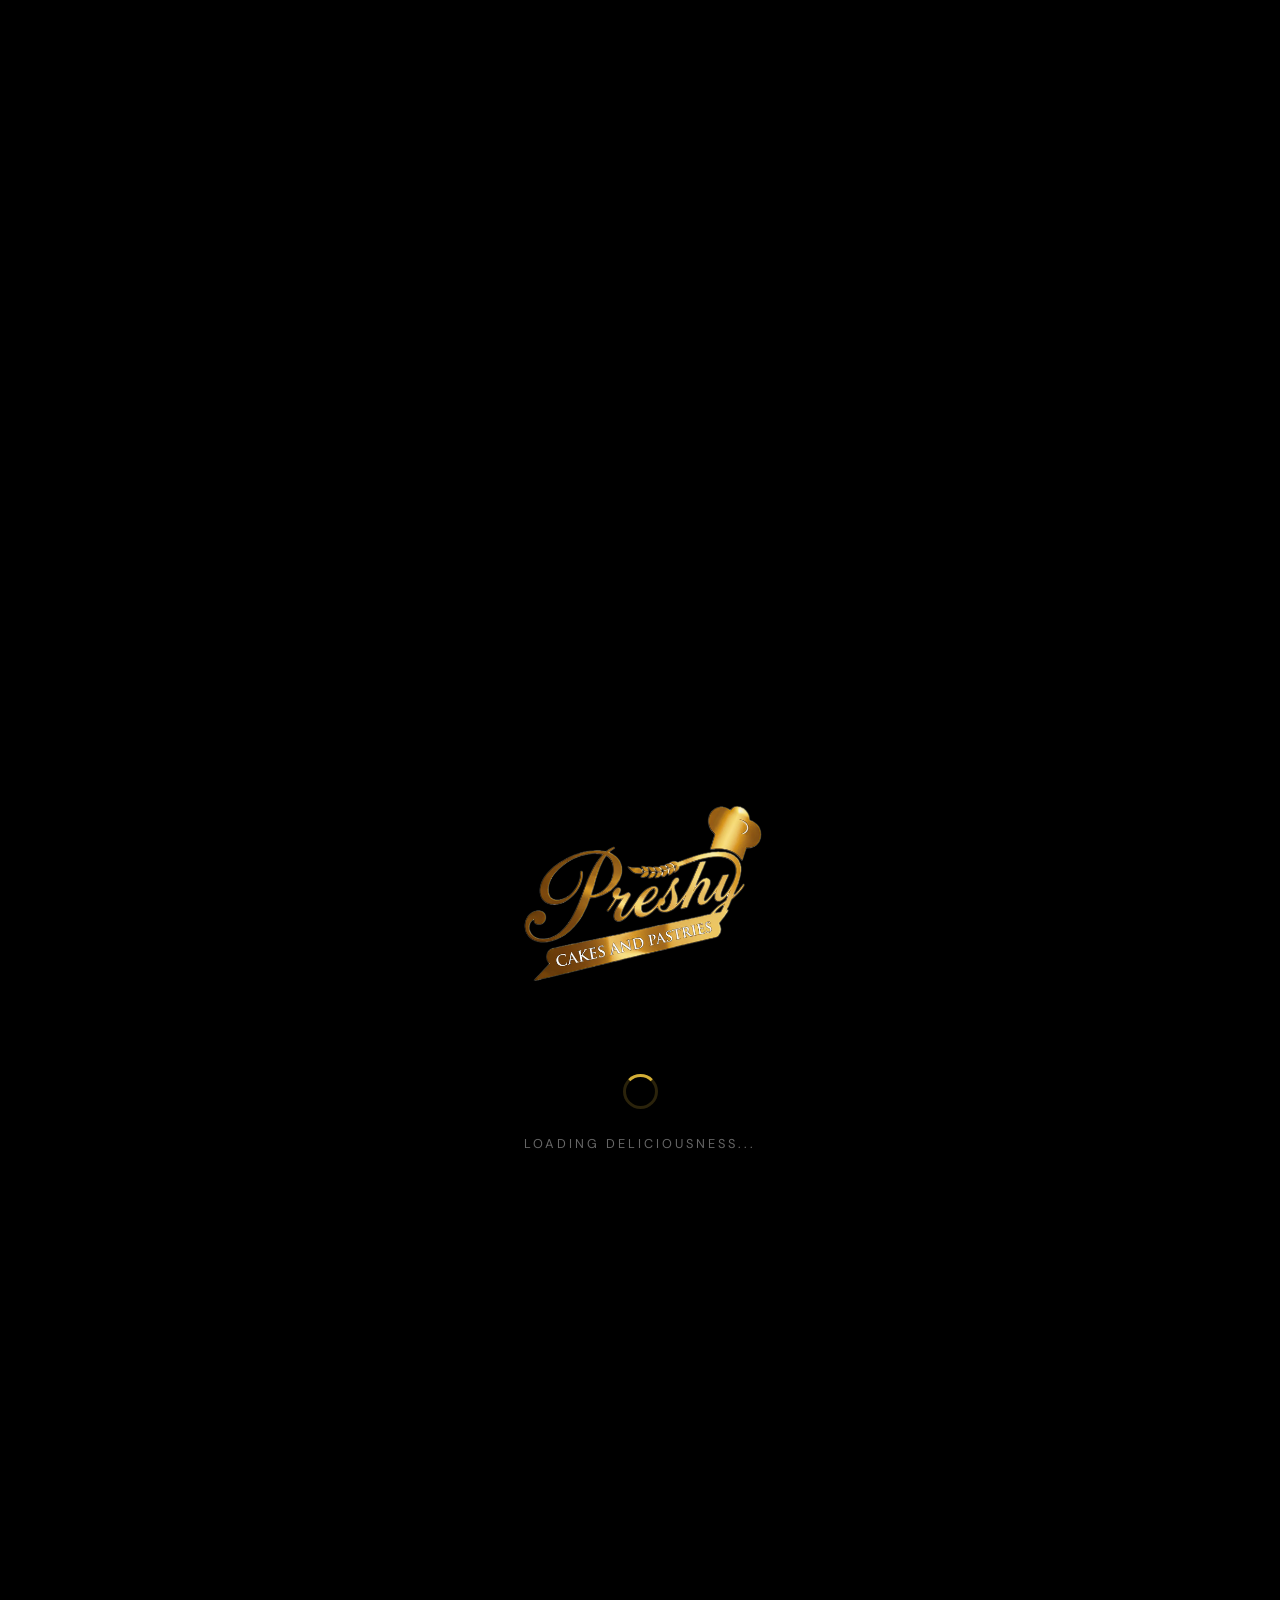
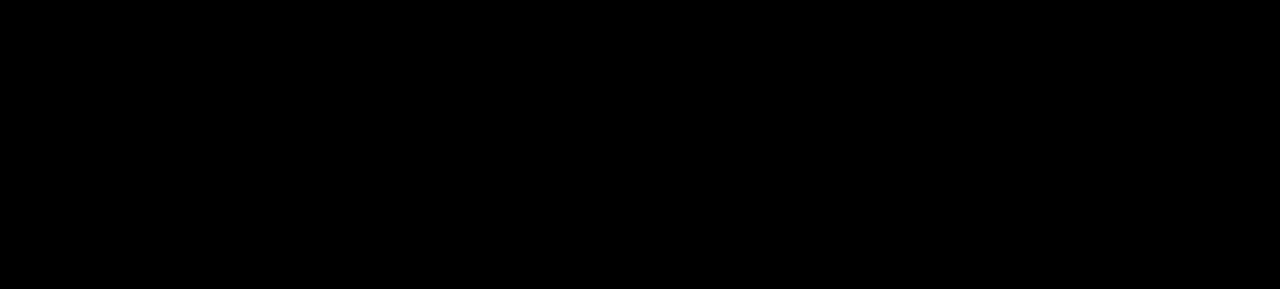
==== pages/about.html @ e30cb4df "Preshy Cakes & Pastries - Full website with animations, Netlify optimization" ====
<!DOCTYPE html>
<html lang="en">
<head>
    <meta charset="UTF-8">
    <meta name="viewport" content="width=device-width, initial-scale=1.0">
    <title>About | Preshy Cakes & Pastries</title>
    <link rel="icon" type="image/png" href="../transparent logo.png">
    <link rel="stylesheet" href="../css/style.css">
    <link href="https://fonts.googleapis.com/css2?family=Playfair+Display:ital,wght@0,400;0,500;0,600;0,700;1,400;1,500&family=DM+Sans:wght@300;400;500;600;700&display=swap" rel="stylesheet">
    <link rel="stylesheet" href="https://cdnjs.cloudflare.com/ajax/libs/font-awesome/6.5.0/css/all.min.css">
    <link rel="stylesheet" href="https://unpkg.com/aos@2.3.1/dist/aos.css">
</head>
<body>
    <!-- Preloader -->
    <div class="preloader">
        <div class="preloader-content">
            <img src="../transparent logo.png" alt="Preshy Cakes" class="preloader-logo">
            <div class="preloader-spinner"></div>
            <p class="preloader-text">Loading deliciousness...</p>
        </div>
    </div>

    <header class="header">
        <div class="container">
            <a href="../index.html" class="logo"><img src="../transparent logo.png" alt="Preshy Cakes" class="logo-img"></a>
            <nav class="nav"><ul><li><a href="../index.html">Home</a></li><li><a href="about.html" class="active">About</a></li><li><a href="services.html">Services</a></li><li><a href="menu.html">Menu</a></li><li><a href="portfolio.html">Portfolio</a></li><li><a href="contact.html">Contact</a></li></ul></nav>
            <a href="contact.html" class="header-btn">Book Now</a>
            <div class="hamburger"><span></span><span></span><span></span></div>
        </div>
    </header>
    <div class="mobile-nav"><div class="mobile-nav-close"><i class="fas fa-times"></i></div><ul><li><a href="../index.html">Home</a></li><li><a href="about.html">About</a></li><li><a href="services.html">Services</a></li><li><a href="menu.html">Menu</a></li><li><a href="portfolio.html">Portfolio</a></li><li><a href="contact.html">Contact</a></li></ul></div>

    <section class="page-header">
        <h1>About <em>Us</em></h1>
        <p>Our story, our passion, our craft</p>
        <div class="breadcrumb"><a href="../index.html">Home</a> / About</div>
    </section>

    <section class="about-home">
        <div class="container">
            <div class="about-home-grid">
                <div class="about-home-images" data-aos="fade-right">
                    <div class="about-img-1"><img src="../about me.jpg" alt="Baker"></div>
                    <div class="about-exp"><span>5+</span><small>Years</small></div>
                </div>
                <div class="about-home-content" data-aos="fade-left">
                    <span class="section-sub">Our Story</span>
                    <h2 class="section-title">Born From a Love of <em>Baking</em></h2>
                    <p>Preshy Cakes & Pastries started from a simple passion � the joy of creating something beautiful and delicious from scratch. What began in a small kitchen has grown into a trusted name in luxury baking and event catering.</p>
                    <p>We believe every celebration deserves an extraordinary centrepiece. Whether it's an elegant 5-tier wedding cake or a perfectly arranged small chops platter, we pour our heart into every detail.</p>
                    <p>Our commitment to quality means we use only premium ingredients � real butter, fresh cream, the finest chocolate, and seasonal fruits � ensuring every bite is exceptional.</p>
                    <div class="about-checklist">
                        <div><i class="fas fa-check-circle"></i> Premium ingredients only</div>
                        <div><i class="fas fa-check-circle"></i> Custom designs for every event</div>
                        <div><i class="fas fa-check-circle"></i> On-time delivery guaranteed</div>
                        <div><i class="fas fa-check-circle"></i> Tasting sessions available</div>
                    </div>
                </div>
            </div>
        </div>
    </section>

    <section class="stats">
        <div class="container">
            <div class="stats-grid">
                <div class="stat" data-aos="fade-up"><span class="stat-number" data-target="500">0</span><span class="stat-suffix">+</span><p>Cakes Delivered</p></div>
                <div class="stat" data-aos="fade-up" data-aos-delay="100"><span class="stat-number" data-target="200">0</span><span class="stat-suffix">+</span><p>Happy Clients</p></div>
                <div class="stat" data-aos="fade-up" data-aos-delay="200"><span class="stat-number" data-target="5">0</span><span class="stat-suffix">+</span><p>Years Experience</p></div>
                <div class="stat" data-aos="fade-up" data-aos-delay="300"><span class="stat-number" data-target="50">0</span><span class="stat-suffix">+</span><p>Events Catered</p></div>
            </div>
        </div>
    </section>

    <footer class="footer">
        <div class="container"><div class="footer-grid"><div class="footer-col"><a href="../index.html" class="footer-logo"><img src="../transparent logo.png" alt="Preshy Cakes" class="footer-logo-img"></a><p>Luxury bespoke cakes & pastries crafted with passion.</p><div class="footer-socials"><a href="#"><i class="fab fa-instagram"></i></a><a href="#"><i class="fab fa-facebook-f"></i></a><a href="https://wa.me/23409052610553"><i class="fab fa-whatsapp"></i></a><a href="#"><i class="fab fa-tiktok"></i></a></div></div><div class="footer-col"><h4>Quick Links</h4><a href="../index.html">Home</a><a href="about.html">About</a><a href="services.html">Services</a><a href="portfolio.html">Portfolio</a><a href="contact.html">Contact</a></div><div class="footer-col"><h4>Services</h4><a href="services.html">Wedding Cakes</a><a href="services.html">Birthday Cakes</a><a href="services.html">Pastries</a><a href="services.html">Catering</a></div><div class="footer-col"><h4>Contact</h4><div class="footer-contact-item"><i class="fas fa-phone"></i><span>+234 905 261 0553</span></div><div class="footer-contact-item"><i class="fas fa-envelope"></i><span>Preciousivie753@gmail.com</span></div><div class="footer-contact-item"><i class="fas fa-map-marker-alt"></i><span>New Lagos Road, Benin City, Nigeria</span></div></div></div></div>
        <div class="footer-bottom"><div class="container"><p>&copy; 2024 Cletus Blaze. All Rights Reserved.</p></div></div>
    </footer>
    <a href="https://wa.me/23409052610553" class="wa-float" target="_blank"><i class="fab fa-whatsapp"></i></a>
    <div class="back-top"><i class="fas fa-chevron-up"></i></div>
    <script src="https://unpkg.com/aos@2.3.1/dist/aos.js"></script>
    <script src="../js/main.js"></script>
</body>
</html>
---- css/style.css ----
﻿/* ===== RESET & BASE ===== */
*{margin:0;padding:0;box-sizing:border-box}
:root{
    --primary:#c8a656;
    --primary-dark:#a8883e;
    --dark:#1b1b1b;
    --dark-2:#252525;
    --dark-3:#333;
    --white:#fff;
    --light:#f9f7f2;
    --light-2:#f1ede5;
    --text:#666;
    --text-light:#999;
    --heading:#1b1b1b;
    --font-heading:'Playfair Display',serif;
    --font-body:'DM Sans',sans-serif;
    --radius:8px;
    --shadow:0 10px 40px rgba(0,0,0,0.08);
    --transition:all 0.4s cubic-bezier(0.4,0,0.2,1);
}
html{scroll-behavior:smooth}
body{font-family:var(--font-body);color:var(--text);background:var(--white);line-height:1.7;overflow-x:hidden}

/* ===== PRELOADER ===== */
.preloader{position:fixed;inset:0;z-index:99999;background:#000;display:flex;align-items:center;justify-content:center;transition:opacity 0.6s ease,visibility 0.6s ease}
.preloader.hidden{opacity:0;visibility:hidden;pointer-events:none}
.preloader-content{display:flex;flex-direction:column;align-items:center;gap:1.5rem}
.preloader-logo{width:min(420px,85vw);height:auto}
.preloader-spinner{width:35px;height:35px;border:3px solid rgba(212,175,55,0.2);border-top-color:#d4af37;border-radius:50%;animation:spin 0.8s linear infinite}
.preloader-text{color:rgba(255,255,255,0.4);font-size:0.8rem;letter-spacing:3px;text-transform:uppercase}
@keyframes spin{to{transform:rotate(360deg)}}
a{text-decoration:none;color:inherit;transition:var(--transition)}
img{max-width:100%;display:block}
.container{max-width:1240px;margin:0 auto;padding:0 2rem}
.text-center{text-align:center;margin-top:3rem}
em{color:var(--primary);font-style:italic}

/* ===== TOP BAR ===== */
.top-bar{background:var(--dark);padding:0.6rem 0;font-size:0.78rem;color:var(--text-light)}
.top-bar .container{display:flex;justify-content:space-between;align-items:center}
.top-left{display:flex;gap:2rem}
.top-left span{display:flex;align-items:center;gap:0.4rem}
.top-left i{color:var(--primary);font-size:0.7rem}
.top-right{display:flex;gap:1rem}
.top-right a{color:var(--text-light);transition:var(--transition)}
.top-right a:hover{color:var(--primary)}

/* ===== HEADER ===== */
.header{position:sticky;top:0;z-index:1000;background:var(--white);box-shadow:0 2px 20px rgba(0,0,0,0.05);transition:var(--transition)}
.header .container{display:flex;align-items:center;justify-content:space-between;padding-top:1rem;padding-bottom:1rem}
.logo{font-family:var(--font-heading);font-size:1.7rem;font-weight:700;color:var(--heading);display:flex;align-items:center}
.logo .logo-img{height:50px;width:auto}
.logo span{color:var(--primary);font-weight:400;font-style:italic}
.nav ul{display:flex;gap:2rem;list-style:none}
.nav a{font-size:0.85rem;font-weight:500;color:var(--heading);text-transform:uppercase;letter-spacing:0.5px;position:relative}
.nav a::after{content:'';position:absolute;bottom:-4px;left:0;width:0;height:2px;background:var(--primary);transition:var(--transition)}
.nav a:hover::after,.nav a.active::after{width:100%}
.nav a:hover,.nav a.active{color:var(--primary)}
.header-btn{padding:0.7rem 1.8rem;background:var(--primary);color:var(--white);font-size:0.8rem;font-weight:600;text-transform:uppercase;letter-spacing:1px;border-radius:var(--radius);transition:var(--transition)}
.header-btn:hover{background:var(--dark);transform:translateY(-2px)}
.hamburger{display:none;flex-direction:column;gap:5px;cursor:pointer}
.hamburger span{width:25px;height:2px;background:var(--dark);transition:var(--transition)}

/* Mobile Nav */
.mobile-nav{position:fixed;top:0;right:-100%;width:100%;height:100vh;background:var(--dark);z-index:9999;display:flex;align-items:center;justify-content:center;transition:right 0.5s cubic-bezier(0.77,0,0.175,1)}
.mobile-nav.open{right:0}
.mobile-nav ul{list-style:none;text-align:center}
.mobile-nav li{margin:1.5rem 0}
.mobile-nav a{font-family:var(--font-heading);font-size:1.8rem;color:var(--white);transition:var(--transition)}
.mobile-nav a:hover{color:var(--primary)}
.mobile-nav-close{position:absolute;top:1.5rem;right:1.5rem;width:40px;height:40px;display:flex;align-items:center;justify-content:center;color:var(--white);font-size:1.5rem;cursor:pointer;border:1px solid rgba(255,255,255,0.2);border-radius:50%;transition:var(--transition)}
.mobile-nav-close:hover{background:var(--primary);border-color:var(--primary)}

/* ===== HERO SLIDER ===== */
.hero{position:relative;height:100vh;min-height:600px;overflow:hidden}
.hero-slide{position:absolute;inset:0;background-size:cover;background-position:center;opacity:0;transition:opacity 1s ease;display:flex;align-items:center;justify-content:center;text-align:center}
.hero-slide.active{opacity:1}
.hero-video{position:absolute;inset:0;width:100%;height:100%;object-fit:cover}
.hero-overlay{position:absolute;inset:0;background:rgba(0,0,0,0.55);z-index:1}
.hero-slide-content{position:relative;z-index:2;max-width:750px;padding:0 2rem}
.hero-sub{display:inline-block;font-size:0.8rem;letter-spacing:3px;text-transform:uppercase;color:var(--primary);margin-bottom:1rem;font-weight:500}
.hero-slide-content h1{font-family:var(--font-heading);font-size:clamp(2.5rem,6vw,4.5rem);color:var(--white);line-height:1.2;margin-bottom:1.2rem;font-weight:600}
.hero-slide-content h1 em{color:var(--primary)}
.hero-slide-content p{color:rgba(255,255,255,0.8);font-size:1.05rem;margin-bottom:2rem;font-weight:300}
.hero-actions{display:flex;gap:1rem;justify-content:center;flex-wrap:wrap}
.hero-controls{position:absolute;top:50%;width:100%;display:flex;justify-content:space-between;padding:0 2rem;transform:translateY(-50%);z-index:5}
.hero-controls button{width:50px;height:50px;border:1px solid rgba(255,255,255,0.3);background:transparent;color:var(--white);border-radius:50%;cursor:pointer;transition:var(--transition);font-size:0.9rem}
.hero-controls button:hover{background:var(--primary);border-color:var(--primary)}
.hero-dots{position:absolute;bottom:2rem;left:50%;transform:translateX(-50%);display:flex;gap:0.6rem;z-index:5}
.hero-dots .dot{width:12px;height:12px;border-radius:50%;border:2px solid rgba(255,255,255,0.5);cursor:pointer;transition:var(--transition)}
.hero-dots .dot.active{background:var(--primary);border-color:var(--primary)}

/* ===== BUTTONS ===== */
.btn{display:inline-block;padding:0.9rem 2.2rem;font-size:0.82rem;font-weight:600;text-transform:uppercase;letter-spacing:1px;border-radius:var(--radius);transition:var(--transition);font-family:var(--font-body)}
.btn-gold{background:var(--primary);color:var(--white)}
.btn-gold:hover{background:var(--dark);transform:translateY(-2px);box-shadow:var(--shadow)}
.btn-outline{border:2px solid var(--white);color:var(--white);background:transparent}
.btn-outline:hover{background:var(--white);color:var(--dark)}
.btn-whatsapp{background:#25d366;color:var(--white);display:inline-flex;align-items:center;gap:0.5rem}
.btn-whatsapp:hover{background:#128c7e}

/* ===== FEATURES STRIP ===== */
.features-strip{padding:4rem 0;background:var(--light);border-bottom:1px solid rgba(0,0,0,0.05)}
.features-strip .container{display:grid;grid-template-columns:repeat(4,1fr);gap:2rem}
.feature-item{text-align:center;padding:1.5rem}
.feature-icon{width:60px;height:60px;border-radius:50%;background:var(--primary);color:var(--white);display:flex;align-items:center;justify-content:center;margin:0 auto 1rem;font-size:1.2rem}
.feature-item h4{font-family:var(--font-heading);font-size:1.1rem;color:var(--heading);margin-bottom:0.3rem}
.feature-item p{font-size:0.85rem;color:var(--text-light)}

/* ===== SECTION COMMON ===== */
section{padding:6rem 0}
.section-sub{display:inline-block;font-size:0.75rem;letter-spacing:3px;text-transform:uppercase;color:var(--primary);font-weight:600;margin-bottom:0.5rem}
.section-sub.light{color:var(--primary)}
.section-title{font-family:var(--font-heading);font-size:clamp(1.8rem,4vw,2.8rem);color:var(--heading);margin-bottom:1rem;line-height:1.3}
.section-desc{color:var(--text);max-width:550px;margin:0 auto}
.section-header{text-align:center;margin-bottom:4rem}

/* ===== ABOUT HOME ===== */
.about-home{background:var(--white)}
.about-home-grid{display:grid;grid-template-columns:1fr 1fr;gap:5rem;align-items:center}
.about-home-images{position:relative}
.about-img-1 img{width:75%;border-radius:var(--radius);box-shadow:var(--shadow)}
.about-img-2{position:absolute;bottom:-2rem;right:0;width:55%;border:5px solid var(--white);border-radius:var(--radius);box-shadow:var(--shadow)}
.about-img-2 img{width:100%;border-radius:calc(var(--radius) - 3px)}
.about-exp{position:absolute;top:2rem;right:2rem;background:var(--primary);color:var(--white);width:90px;height:90px;border-radius:50%;display:flex;flex-direction:column;align-items:center;justify-content:center;box-shadow:0 8px 25px rgba(200,166,86,0.3)}
.about-exp span{font-family:var(--font-heading);font-size:1.8rem;font-weight:700;line-height:1}
.about-exp small{font-size:0.6rem;text-transform:uppercase;letter-spacing:1px}
.about-home-content p{margin-bottom:1.5rem;line-height:1.9}
.about-checklist{display:grid;grid-template-columns:1fr 1fr;gap:0.8rem;margin-bottom:2rem}
.about-checklist div{display:flex;align-items:center;gap:0.6rem;font-size:0.9rem;color:var(--heading)}
.about-checklist i{color:var(--primary);font-size:0.85rem}

/* ===== SERVICES HOME ===== */
.services-home{background:var(--light)}
.services-grid{display:grid;grid-template-columns:repeat(4,1fr);gap:1.5rem}
.service-card{background:var(--white);border-radius:var(--radius);overflow:hidden;box-shadow:var(--shadow);transition:var(--transition)}
.service-card:hover{transform:translateY(-8px);box-shadow:0 20px 60px rgba(0,0,0,0.12)}
.service-img{height:220px;overflow:hidden}
.service-img img{width:100%;height:100%;object-fit:cover;transition:transform 0.6s}
.service-card:hover .service-img img{transform:scale(1.08)}
.service-body{padding:1.8rem}
.service-icon{width:45px;height:45px;background:var(--light);border-radius:50%;display:flex;align-items:center;justify-content:center;color:var(--primary);font-size:1rem;margin-bottom:1rem}
.service-body h3{font-family:var(--font-heading);font-size:1.2rem;color:var(--heading);margin-bottom:0.6rem}
.service-body p{font-size:0.88rem;margin-bottom:1rem;line-height:1.7}
.service-link{font-size:0.8rem;font-weight:600;color:var(--primary);display:inline-flex;align-items:center;gap:0.4rem;text-transform:uppercase;letter-spacing:0.5px}
.service-link:hover{gap:0.8rem}

/* ===== PARALLAX CTA ===== */
.parallax-cta{position:relative;padding:8rem 0;background-size:cover;background-position:center;text-align:center;overflow:hidden}
.parallax-video{position:absolute;inset:0;width:100%;height:100%;object-fit:cover}
.parallax-overlay{position:absolute;inset:0;background:rgba(0,0,0,0.7)}
.parallax-content{position:relative;z-index:2;max-width:650px;margin:0 auto}
.parallax-content h2{font-family:var(--font-heading);font-size:clamp(1.8rem,4vw,2.8rem);color:var(--white);margin-bottom:1rem;line-height:1.3}
.parallax-content p{color:rgba(255,255,255,0.7);margin-bottom:2rem}

/* ===== VIDEO SHOWCASE ===== */
.video-showcase{background:var(--dark);padding:6rem 0}
.video-showcase .section-title{color:var(--white)}
.video-showcase .section-desc{color:var(--text-light)}
.video-grid{display:grid;grid-template-columns:1.5fr 1fr;grid-template-rows:auto auto;gap:1rem}
.video-card{position:relative;overflow:hidden;border-radius:var(--radius);cursor:pointer;aspect-ratio:16/9}
.video-card-large{grid-row:span 2;aspect-ratio:auto}
.video-card video{width:100%;height:100%;object-fit:cover;transition:transform 0.6s}
.video-card:hover video{transform:scale(1.05)}
.video-play-btn{position:absolute;top:50%;left:50%;transform:translate(-50%,-50%);width:60px;height:60px;background:rgba(200,166,86,0.9);border-radius:50%;display:flex;align-items:center;justify-content:center;color:var(--white);font-size:1.2rem;transition:var(--transition);z-index:3}
.video-card:hover .video-play-btn{transform:translate(-50%,-50%) scale(1.1);background:var(--primary)}
.video-card::after{content:'';position:absolute;inset:0;background:rgba(0,0,0,0.3);transition:var(--transition)}
.video-card:hover::after{background:rgba(0,0,0,0.1)}
.video-card-info{position:absolute;bottom:1rem;left:1rem;z-index:3}
.video-card-info span{color:var(--white);font-family:var(--font-heading);font-size:1rem;font-style:italic}
@media(max-width:768px){.video-grid{grid-template-columns:1fr;}.video-card-large{grid-row:span 1}}

/* ===== GALLERY HOME ===== */
.portfolio-home{background:var(--white)}
.portfolio-grid{display:grid;grid-template-columns:repeat(3,1fr);grid-auto-rows:250px;gap:1rem}
.portfolio-item{position:relative;overflow:hidden;border-radius:var(--radius);cursor:pointer}
.portfolio-item.gi-tall{grid-row:span 2}
.portfolio-item img{width:100%;height:100%;object-fit:cover;transition:transform 0.6s}
.gi-overlay{position:absolute;inset:0;background:rgba(27,27,27,0.6);display:flex;align-items:center;justify-content:center;opacity:0;transition:var(--transition)}
.gi-overlay span{color:var(--white);font-family:var(--font-heading);font-size:1.1rem;font-style:italic}
.portfolio-item:hover img{transform:scale(1.08)}
.portfolio-item:hover .gi-overlay{opacity:1}

/* ===== TESTIMONIALS ===== */
.testimonials-home{background:var(--light)}
.testimonials-slider{max-width:700px;margin:0 auto;position:relative;min-height:250px}
.testi-card{position:absolute;inset:0;opacity:0;transition:opacity 0.6s;text-align:center;padding:2rem}
.testi-card.active{opacity:1;position:relative}
.testi-stars{color:var(--primary);margin-bottom:1.5rem;font-size:0.9rem}
.testi-card p{font-size:1.05rem;font-style:italic;line-height:1.9;color:var(--dark-3);margin-bottom:1.5rem}
.testi-author strong{display:block;color:var(--heading);font-size:1rem}
.testi-author span{font-size:0.8rem;color:var(--primary)}
.testi-dots{display:flex;justify-content:center;gap:0.5rem;margin-top:1.5rem}
.testi-dots .dot{width:10px;height:10px;border-radius:50%;background:var(--text-light);cursor:pointer;transition:var(--transition)}
.testi-dots .dot.active{background:var(--primary);transform:scale(1.2)}

/* ===== STATS ===== */
.stats{background:var(--dark);padding:5rem 0}
.stats-grid{display:grid;grid-template-columns:repeat(4,1fr);gap:2rem;text-align:center}
.stat-number{font-family:var(--font-heading);font-size:3.5rem;color:var(--white);font-weight:700}
.stat-suffix{font-family:var(--font-heading);font-size:2rem;color:var(--primary)}
.stat p{color:var(--text-light);font-size:0.85rem;text-transform:uppercase;letter-spacing:1px;margin-top:0.3rem}

/* ===== CTA SECTION ===== */
.cta-section{background:var(--primary);padding:4rem 0}
.cta-grid{display:flex;align-items:center;justify-content:space-between;gap:2rem;flex-wrap:wrap}
.cta-text h2{font-family:var(--font-heading);font-size:clamp(1.5rem,3vw,2.2rem);color:var(--white);margin-bottom:0.5rem}
.cta-text p{color:rgba(255,255,255,0.8);font-size:0.95rem}
.cta-actions{display:flex;gap:1rem;flex-wrap:wrap}
.cta-actions .btn-gold{background:var(--dark);color:var(--white)}
.cta-actions .btn-gold:hover{background:var(--white);color:var(--dark)}

/* ===== FOOTER ===== */
.footer{background:var(--dark);padding:0;color:rgba(255,255,255,0.5)}
.footer-top-section{padding:5rem 0 3rem;text-align:center;border-bottom:1px solid rgba(255,255,255,0.06)}
.footer-top-section .footer-logo{font-size:2.2rem}
.footer-logo{font-family:var(--font-heading);font-size:1.5rem;color:var(--white);display:inline-block;margin-bottom:1rem}
.footer-logo .footer-logo-img{height:60px;width:auto}
.footer-logo span{color:var(--primary);font-style:italic;font-weight:400}
.footer-newsletter{max-width:500px;margin:1.5rem auto 0}
.footer-newsletter p{font-size:0.9rem;margin-bottom:1.2rem;color:rgba(255,255,255,0.5)}
.newsletter-form{display:flex;gap:0;border-radius:var(--radius);overflow:hidden;border:1px solid rgba(255,255,255,0.1)}
.newsletter-form input{flex:1;padding:1rem 1.2rem;background:rgba(255,255,255,0.03);border:none;color:var(--white);font-family:var(--font-body);font-size:0.88rem;outline:none}
.newsletter-form input::placeholder{color:rgba(255,255,255,0.3)}
.newsletter-form button{padding:1rem 1.8rem;background:var(--primary);color:var(--white);border:none;font-family:var(--font-body);font-size:0.8rem;font-weight:600;text-transform:uppercase;letter-spacing:1px;cursor:pointer;transition:var(--transition)}
.newsletter-form button:hover{background:var(--primary-dark)}
.footer-main{padding:4rem 0;border-bottom:1px solid rgba(255,255,255,0.06)}
.footer-grid{display:grid;grid-template-columns:1.5fr 1fr 1fr 1.3fr;gap:3rem}
.footer-col p{font-size:0.88rem;line-height:1.9;margin-bottom:1.5rem}
.footer-col h4{color:var(--white);font-size:0.9rem;margin-bottom:1.5rem;font-weight:600;text-transform:uppercase;letter-spacing:1px;position:relative;padding-bottom:0.8rem}
.footer-col h4::after{content:'';position:absolute;bottom:0;left:0;width:30px;height:2px;background:var(--primary)}
.footer-col a{display:block;font-size:0.88rem;margin-bottom:0.7rem;transition:var(--transition);color:rgba(255,255,255,0.5)}
.footer-col a:hover{color:var(--primary);padding-left:5px}
.footer-gallery{display:grid;grid-template-columns:repeat(3,1fr);gap:0.5rem}
.footer-gallery img{width:100%;aspect-ratio:1;object-fit:cover;border-radius:4px;transition:var(--transition);opacity:0.7}
.footer-gallery img:hover{opacity:1;transform:scale(1.05)}
.footer-contact-item{display:flex;align-items:flex-start;gap:1rem;margin-bottom:1rem;font-size:0.88rem}
.footer-contact-item i{color:var(--primary);width:16px;font-size:0.85rem;margin-top:0.2rem}
.footer-socials{display:flex;gap:0.8rem;margin-top:1.5rem}
.footer-socials a{width:38px;height:38px;border-radius:50%;border:1px solid rgba(255,255,255,0.12);display:flex;align-items:center;justify-content:center;color:rgba(255,255,255,0.5);transition:var(--transition);font-size:0.85rem}
.footer-socials a:hover{background:var(--primary);border-color:var(--primary);color:var(--white)}
.footer-bottom{padding:1.5rem 0}
.footer-bottom .container{display:flex;align-items:center;justify-content:space-between}
.footer-bottom p{font-size:0.8rem;color:rgba(255,255,255,0.35)}
.footer-bottom-socials{display:flex;gap:1.2rem}
.footer-bottom-socials a{color:rgba(255,255,255,0.35);font-size:0.85rem;transition:var(--transition)}
.footer-bottom-socials a:hover{color:var(--primary)}

/* ===== WHATSAPP FLOAT ===== */
.wa-float{position:fixed;bottom:2rem;right:2rem;width:55px;height:55px;background:#25d366;border-radius:50%;display:flex;align-items:center;justify-content:center;color:var(--white);font-size:1.5rem;z-index:999;box-shadow:0 5px 25px rgba(37,211,102,0.4);transition:var(--transition);animation:pulse 2s infinite}
.wa-float:hover{transform:scale(1.1)}
@keyframes pulse{0%,100%{box-shadow:0 5px 25px rgba(37,211,102,0.4)}50%{box-shadow:0 5px 40px rgba(37,211,102,0.6)}}

/* ===== ANIMATIONS ===== */

/* Page load */
body{opacity:1;transform:translateY(0);transition:opacity 0.6s ease,transform 0.6s ease}
body.loaded{opacity:1;transform:translateY(0)}
body.page-exit{opacity:0;transform:translateY(-10px)}

/* Text reveal */
.section-title{opacity:1;transform:translateY(0);transition:opacity 0.8s ease,transform 0.8s ease}
.section-title.revealed,.page-header .section-title{opacity:1;transform:translateY(0)}

/* Service card transitions */
.service-card{transition:transform 0.4s cubic-bezier(0.4,0,0.2,1),box-shadow 0.4s ease}

/* Gallery item animations */
.portfolio-item{transition:transform 0.5s ease,box-shadow 0.4s ease}
.portfolio-item:hover{transform:scale(1.03);box-shadow:0 15px 40px rgba(0,0,0,0.15)}
.portfolio-item img{transition:transform 0.8s cubic-bezier(0.4,0,0.2,1)}
.portfolio-item:hover img{transform:scale(1.12)}
.gi-overlay{transition:opacity 0.4s ease,backdrop-filter 0.4s ease}
.portfolio-item:hover .gi-overlay{backdrop-filter:blur(2px)}

/* Feature icons bounce */
.feature-icon{transition:transform 0.4s cubic-bezier(0.68,-0.55,0.265,1.55)}
.feature-item:hover .feature-icon{transform:scale(1.15) rotate(5deg)}

/* Footer gallery hover */
.footer-gallery img{transition:transform 0.4s ease,opacity 0.3s ease}

/* Buttons */
.btn{transition:all 0.35s cubic-bezier(0.4,0,0.2,1)}
.btn-gold:hover{box-shadow:0 10px 30px rgba(200,166,86,0.3)}

/* Hero slide text animation */
.hero-slide.active .hero-sub{animation:fadeSlideUp 0.8s ease 0.2s both}
.hero-slide.active h1{animation:fadeSlideUp 0.8s ease 0.4s both}
.hero-slide.active p{animation:fadeSlideUp 0.8s ease 0.6s both}
.hero-slide.active .hero-actions{animation:fadeSlideUp 0.8s ease 0.8s both}

@keyframes fadeSlideUp{
    from{opacity:0;transform:translateY(30px)}
    to{opacity:1;transform:translateY(0)}
}

/* Smooth hover for nav links */
.nav a{transition:color 0.3s ease}
.nav a::after{transition:width 0.4s cubic-bezier(0.4,0,0.2,1)}

/* About experience badge spin on hover */
.about-exp{transition:transform 0.6s cubic-bezier(0.4,0,0.2,1)}
.about-home-images:hover .about-exp{transform:rotate(10deg) scale(1.05)}

/* Testimonial card transition */
.testi-card{transition:opacity 0.6s ease,transform 0.6s ease}
.testi-card.active{animation:fadeIn 0.6s ease}
@keyframes fadeIn{from{opacity:0;transform:translateY(10px)}to{opacity:1;transform:translateY(0)}}

/* CTA section subtle float */
.cta-section{position:relative;overflow:hidden}
.cta-section::before{content:'';position:absolute;top:-50%;right:-20%;width:300px;height:300px;background:rgba(255,255,255,0.05);border-radius:50%;animation:floatBubble 8s ease-in-out infinite}
.cta-section::after{content:'';position:absolute;bottom:-30%;left:-10%;width:200px;height:200px;background:rgba(255,255,255,0.03);border-radius:50%;animation:floatBubble 6s ease-in-out infinite reverse}
@keyframes floatBubble{0%,100%{transform:translate(0,0)}50%{transform:translate(20px,-20px)}}

/* Stats number glow */
.stat-number{transition:text-shadow 0.3s ease}
.stat:hover .stat-number{text-shadow:0 0 20px rgba(200,166,86,0.4)}

/* Scroll indicator bounce */
.back-top{transition:all 0.4s cubic-bezier(0.4,0,0.2,1)}
.back-top:hover{transform:translateY(-5px)}

/* ===== BACK TO TOP ===== */
.back-top{position:fixed;bottom:2rem;left:2rem;width:45px;height:45px;background:var(--dark);color:var(--white);border-radius:50%;display:flex;align-items:center;justify-content:center;cursor:pointer;opacity:0;visibility:hidden;transition:var(--transition);z-index:999;font-size:0.85rem}
.back-top.show{opacity:1;visibility:visible}
.back-top:hover{background:var(--primary);transform:translateY(-3px)}

/* ===== BEFORE/AFTER SLIDER ===== */
.before-after-section{background:var(--light);padding:6rem 0}
.ba-slider{position:relative;max-width:700px;margin:0 auto;overflow:hidden;border-radius:var(--radius);box-shadow:var(--shadow);cursor:ew-resize;aspect-ratio:16/10}
.ba-image{position:absolute;inset:0}
.ba-image img{width:100%;height:100%;object-fit:cover}
.ba-before{clip-path:inset(0 50% 0 0)}
.ba-handle{position:absolute;top:0;bottom:0;left:50%;width:4px;display:flex;flex-direction:column;align-items:center;justify-content:center;z-index:5;transform:translateX(-50%)}
.ba-handle-line{flex:1;width:2px;background:var(--white)}
.ba-handle-circle{width:40px;height:40px;background:var(--white);border-radius:50%;display:flex;align-items:center;justify-content:center;color:var(--dark);font-size:0.8rem;box-shadow:0 2px 10px rgba(0,0,0,0.3)}
.ba-label{position:absolute;top:1rem;padding:0.4rem 1rem;background:rgba(0,0,0,0.6);color:var(--white);font-size:0.7rem;text-transform:uppercase;letter-spacing:1px;border-radius:20px;z-index:4}
.ba-label-before{left:1rem}
.ba-label-after{right:1rem}

/* ===== AS SEEN AT ===== */
.seen-at{padding:4rem 0;background:var(--white);border-top:1px solid rgba(0,0,0,0.05);border-bottom:1px solid rgba(0,0,0,0.05)}
.seen-at-label{text-align:center;font-size:0.75rem;letter-spacing:3px;text-transform:uppercase;color:var(--text-light);margin-bottom:1.5rem}
.seen-at-grid{display:flex;align-items:center;justify-content:center;gap:3rem;flex-wrap:wrap}
.seen-at-item{font-family:var(--font-heading);font-size:1.2rem;color:var(--dark);opacity:0.4;transition:var(--transition);font-style:italic}
.seen-at-item:hover{opacity:1;color:var(--primary)}

/* ===== FAQ ===== */
.faq-section{background:var(--white);padding:6rem 0}
.faq-grid{max-width:750px;margin:0 auto}
.faq-item{border-bottom:1px solid rgba(0,0,0,0.08);overflow:hidden}
.faq-question{display:flex;align-items:center;justify-content:space-between;padding:1.3rem 0;cursor:pointer;transition:var(--transition)}
.faq-question span{font-size:1rem;font-weight:500;color:var(--heading)}
.faq-question i{color:var(--primary);font-size:0.85rem;transition:transform 0.3s}
.faq-item.active .faq-question i{transform:rotate(45deg)}
.faq-answer{max-height:0;overflow:hidden;transition:max-height 0.4s ease,padding 0.4s ease}
.faq-item.active .faq-answer{max-height:200px;padding-bottom:1.2rem}
.faq-answer p{font-size:0.9rem;line-height:1.8;color:var(--text)}

/* ===== LIGHTBOX ===== */
.lightbox{position:fixed;inset:0;background:rgba(0,0,0,0.92);z-index:99999;display:none;align-items:center;justify-content:center;opacity:0;transition:opacity 0.3s}
.lightbox.show{display:flex;opacity:1}
.lightbox img{max-width:85%;max-height:85vh;object-fit:contain;border-radius:var(--radius);box-shadow:0 20px 60px rgba(0,0,0,0.5)}
.lightbox-close{position:absolute;top:2rem;right:2rem;width:45px;height:45px;background:rgba(255,255,255,0.1);border:1px solid rgba(255,255,255,0.2);border-radius:50%;color:var(--white);font-size:1.2rem;display:flex;align-items:center;justify-content:center;cursor:pointer;transition:var(--transition)}
.lightbox-close:hover{background:var(--primary);border-color:var(--primary)}
.lightbox-prev,.lightbox-next{position:absolute;top:50%;transform:translateY(-50%);width:50px;height:50px;background:rgba(255,255,255,0.1);border:1px solid rgba(255,255,255,0.2);border-radius:50%;color:var(--white);font-size:1rem;display:flex;align-items:center;justify-content:center;cursor:pointer;transition:var(--transition)}
.lightbox-prev{left:2rem}
.lightbox-next{right:2rem}
.lightbox-prev:hover,.lightbox-next:hover{background:var(--primary);border-color:var(--primary)}
.lightbox-counter{position:absolute;bottom:2rem;left:50%;transform:translateX(-50%);color:rgba(255,255,255,0.6);font-size:0.85rem}

/* ===== DARK MODE TOGGLE ===== */
.dark-toggle{position:fixed;top:50%;right:0;transform:translateY(-50%);width:40px;height:40px;background:var(--dark);color:var(--white);border-radius:8px 0 0 8px;display:flex;align-items:center;justify-content:center;cursor:pointer;z-index:998;transition:var(--transition);font-size:0.9rem}
.dark-toggle:hover{width:45px;background:var(--primary)}

/* Dark mode styles */
body.dark-mode{background:#111;color:#ccc}
body.dark-mode .header{background:#1b1b1b}
body.dark-mode .logo{color:#fff}
body.dark-mode .nav a{color:#ccc}
body.dark-mode .nav a:hover,.dark-mode .nav a.active{color:var(--primary)}
body.dark-mode .section-title{color:#fff}
body.dark-mode .service-card{background:#1e1e1e;border-color:#333}
body.dark-mode .service-body h3{color:#fff}
body.dark-mode .feature-item h4{color:#fff}
body.dark-mode .features-strip{background:#151515;border-color:#222}
body.dark-mode .services-home{background:#111}
body.dark-mode .about-home{background:#151515}
body.dark-mode .about-home-content p,.dark-mode .about-checklist div{color:#aaa}
body.dark-mode .portfolio-home{background:#111}
body.dark-mode .testimonials-home{background:#151515}
body.dark-mode .testi-card{background:#1e1e1e;border-color:#333}
body.dark-mode .testi-card p{color:#ccc}
body.dark-mode .faq-section{background:#111}
body.dark-mode .faq-question span{color:#fff}
body.dark-mode .faq-answer p{color:#aaa}
body.dark-mode .faq-item{border-color:#333}
body.dark-mode .seen-at-item{color:#999}
body.dark-mode .before-after-section{background:#151515}
body.dark-mode .section-sub{color:var(--primary)}
body.dark-mode .header-btn{background:var(--primary)}
.dark-toggle i.fa-sun{display:none}
body.dark-mode .dark-toggle i.fa-moon{display:none}
body.dark-mode .dark-toggle i.fa-sun{display:block}

/* ===== COOKIE CONSENT ===== */
.cookie-banner{position:fixed;bottom:0;left:0;right:0;background:var(--dark);padding:1.2rem 2rem;display:flex;align-items:center;justify-content:space-between;gap:1.5rem;z-index:9998;transform:translateY(100%);transition:transform 0.5s ease;flex-wrap:wrap}
.cookie-banner.show{transform:translateY(0)}
.cookie-banner p{color:rgba(255,255,255,0.7);font-size:0.85rem;display:flex;align-items:center;gap:0.6rem}
.cookie-banner p i{color:var(--primary);font-size:1.1rem}
.cookie-accept{padding:0.6rem 1.5rem;font-size:0.75rem}

/* ===== LOADING SKELETON ===== */
.skeleton{background:linear-gradient(90deg,#f0f0f0 25%,#e0e0e0 50%,#f0f0f0 75%);background-size:200% 100%;animation:shimmerLoad 1.5s infinite;border-radius:var(--radius)}
@keyframes shimmerLoad{0%{background-position:200% 0}100%{background-position:-200% 0}}
.skeleton-img{width:100%;aspect-ratio:1;display:block}
.skeleton-text{height:16px;width:80%;margin-bottom:8px}
.skeleton-title{height:24px;width:60%;margin-bottom:12px}

/* ===== PAGE HEADER (Inner Pages) ===== */
.page-header{padding:10rem 2rem 4rem;text-align:center;background:var(--dark);position:relative;overflow:hidden}
.page-header .parallax-overlay{position:absolute;inset:0;background:rgba(0,0,0,0.6);z-index:1}
.page-header::after{content:'';position:absolute;bottom:0;left:0;right:0;height:100px;background:linear-gradient(to top,var(--white),transparent);z-index:2}
.page-header h1{font-family:var(--font-heading);font-size:clamp(2rem,5vw,3.5rem);color:var(--white);margin-bottom:0.5rem}
.page-header h1 em{color:var(--primary)}
.page-header p{color:rgba(255,255,255,0.7);font-size:0.9rem;letter-spacing:1px}
.breadcrumb{margin-top:1rem;font-size:0.8rem;color:rgba(255,255,255,0.5)}
.breadcrumb a{color:var(--primary)}

/* ===== RESPONSIVE ===== */
@media(max-width:1024px){
    .services-grid{grid-template-columns:repeat(2,1fr)}
    .features-strip .container{grid-template-columns:repeat(2,1fr)}
    .portfolio-grid{grid-template-columns:repeat(2,1fr);grid-auto-rows:200px}
    .portfolio-item.gi-tall{grid-row:span 1}
    .stats-grid{grid-template-columns:repeat(2,1fr);gap:3rem}
    .footer-grid{grid-template-columns:1fr 1fr;gap:2.5rem}
    .video-grid{grid-template-columns:1fr 1fr}
    .video-card-large{grid-row:span 1}
}
@media(max-width:768px){
    .container{padding:0 1.2rem}
    section{padding:4rem 0}
    .top-bar{display:none}
    .nav,.header-btn{display:none}
    .hamburger{display:flex}
    .header .container{padding-top:0.8rem;padding-bottom:0.8rem}
    .logo{font-size:1.4rem}
    /* Hero */
    .hero{height:85vh;min-height:500px}
    .hero-slide-content h1{font-size:1.8rem}
    .hero-slide-content p{font-size:0.9rem;margin-bottom:1.5rem}
    .hero-sub{font-size:0.7rem;letter-spacing:2px}
    .hero-controls{padding:0 1rem}
    .hero-controls button{width:40px;height:40px;font-size:0.75rem}
    .btn{padding:0.75rem 1.6rem;font-size:0.75rem}
    .hero-actions{gap:0.8rem}
    /* Features */
    .features-strip{padding:3rem 0}
    .features-strip .container{grid-template-columns:1fr 1fr;gap:1rem}
    .feature-item{padding:1rem}
    .feature-icon{width:50px;height:50px;font-size:1rem}
    .feature-item h4{font-size:0.95rem}
    .feature-item p{font-size:0.78rem}
    /* About */
    .about-home-grid{grid-template-columns:1fr;gap:3rem}
    .about-img-1 img{width:100%}
    .about-img-2{position:static;width:70%;margin-top:-2rem;margin-left:auto}
    .about-exp{top:1rem;right:auto;left:1rem;width:70px;height:70px}
    .about-exp span{font-size:1.4rem}
    .about-exp small{font-size:0.5rem}
    .about-checklist{grid-template-columns:1fr}
    .about-checklist div{font-size:0.82rem}
    .section-header{margin-bottom:2.5rem}
    /* Services */
    .services-grid{grid-template-columns:1fr}
    .service-img{height:180px}
    .service-body{padding:1.4rem}
    .service-body h3{font-size:1.05rem}
    .service-body p{font-size:0.82rem}
    /* Portfolio */
    .portfolio-grid{grid-template-columns:1fr 1fr;grid-auto-rows:160px;gap:0.6rem}
    .portfolio-item.gi-tall{grid-row:span 1}
    /* Video */
    .video-grid{grid-template-columns:1fr;gap:0.8rem}
    .video-card-large{grid-row:span 1}
    .video-play-btn{width:45px;height:45px;font-size:0.9rem}
    .video-showcase{padding:4rem 0}
    /* Parallax CTA */
    .parallax-cta{padding:5rem 0}
    .parallax-content h2{font-size:1.5rem}
    .parallax-content p{font-size:0.85rem}
    /* Stats */
    .stats{padding:3.5rem 0}
    .stats-grid{grid-template-columns:1fr 1fr;gap:2rem}
    .stat-number{font-size:2.5rem}
    .stat-suffix{font-size:1.4rem}
    .stat p{font-size:0.75rem}
    /* Testimonials */
    .testimonials-slider{min-height:200px}
    .testi-card{padding:1rem 0}
    .testi-card p{font-size:0.9rem;line-height:1.7}
    /* FAQ */
    .faq-section{padding:4rem 0}
    .faq-question span{font-size:0.9rem}
    .faq-answer p{font-size:0.82rem}
    /* CTA */
    .cta-section{padding:3rem 0}
    .cta-grid{flex-direction:column;text-align:center}
    .cta-text h2{font-size:1.3rem}
    .cta-actions{justify-content:center}
    /* Footer */
    .footer-top-section{padding:3rem 0 2rem}
    .footer-top-section .footer-logo{font-size:1.8rem}
    .newsletter-form{flex-direction:column}
    .newsletter-form input{padding:0.9rem 1rem}
    .newsletter-form button{padding:0.9rem}
    .footer-main{padding:3rem 0}
    .footer-grid{grid-template-columns:1fr;gap:2rem}
    .footer-gallery{grid-template-columns:repeat(3,1fr)}
    .footer-bottom .container{flex-direction:column;gap:1rem;text-align:center}
    /* Before/After */
    .ba-slider{aspect-ratio:4/3}
    .ba-handle-circle{width:32px;height:32px;font-size:0.7rem}
    /* Seen at */
    .seen-at{padding:3rem 0}
    .seen-at-grid{gap:1.5rem}
    .seen-at-item{font-size:0.95rem}
    /* Cookie */
    .cookie-banner{flex-direction:column;text-align:center;padding:1rem}
    .cookie-banner p{font-size:0.78rem}
    /* Lightbox */
    .lightbox img{max-width:95%;max-height:75vh}
    .lightbox-prev{left:0.5rem}
    .lightbox-next{right:0.5rem}
    .lightbox-prev,.lightbox-next{width:38px;height:38px;font-size:0.8rem}
    .lightbox-close{top:1rem;right:1rem;width:38px;height:38px;font-size:1rem}
    /* Floats */
    .wa-float{width:48px;height:48px;font-size:1.3rem;bottom:1.5rem;right:1.5rem}
    .back-top{width:38px;height:38px;font-size:0.75rem;bottom:1.5rem;left:1.5rem}
    .dark-toggle{width:35px;height:35px;font-size:0.8rem}
    /* Page header */
    .page-header{padding:7rem 1.5rem 3rem}
    .page-header h1{font-size:1.8rem}
    .page-header p{font-size:0.8rem}
    /* Mobile nav */
    .mobile-nav{width:100%}
    .mobile-nav a{font-size:1.4rem}
    .mobile-nav li{margin:1.2rem 0}
}
@media(max-width:480px){
    .container{padding:0 1rem}
    .hero{height:75vh;min-height:450px}
    .hero-slide-content h1{font-size:1.5rem}
    .hero-slide-content p{font-size:0.82rem}
    .btn{padding:0.65rem 1.3rem;font-size:0.7rem}
    .features-strip .container{grid-template-columns:1fr}
    .feature-item{display:flex;align-items:center;gap:1rem;text-align:left;padding:0.8rem}
    .feature-icon{margin:0;flex-shrink:0;width:45px;height:45px;font-size:0.9rem}
    .portfolio-grid{grid-template-columns:1fr;grid-auto-rows:200px}
    .stats-grid{grid-template-columns:1fr 1fr;gap:1.5rem}
    .stat-number{font-size:2rem}
    .section-title{font-size:1.4rem}
    .section-desc{font-size:0.82rem}
    .testi-card p{font-size:0.82rem}
    .cta-text h2{font-size:1.1rem}
    .cta-text p{font-size:0.82rem}
    .preloader-logo{width:min(300px,90vw)}
    .preloader-text{font-size:0.7rem;letter-spacing:2px}
    .preloader-spinner{width:28px;height:28px}
}


/* ===== SCROLL PROGRESS BAR ===== */
.scroll-progress{position:fixed;top:0;left:0;height:3px;background:linear-gradient(90deg,var(--primary),#f0c040);z-index:99999;transition:width 0.1s linear;border-radius:0 2px 2px 0}

/* ===== TYPING ANIMATION ===== */
@keyframes typeWriter{from{width:0}to{width:100%}}
@keyframes blinkCursor{from,to{border-color:transparent}50%{border-color:var(--primary)}}

/* ===== FLOATING PARTICLES ===== */
.particles{position:absolute;inset:0;overflow:hidden;pointer-events:none;z-index:3}
.particles span{position:absolute;bottom:-10px;background:rgba(200,166,86,0.3);border-radius:50%;animation:floatUp linear infinite}
@keyframes floatUp{0%{transform:translateY(0) rotate(0deg);opacity:1}100%{transform:translateY(-100vh) rotate(720deg);opacity:0}}

/* ===== RIPPLE EFFECT ===== */
.btn{position:relative;overflow:hidden}
.ripple{position:absolute;border-radius:50%;background:rgba(255,255,255,0.4);transform:scale(0);animation:rippleAnim 0.6s linear;pointer-events:none}
@keyframes rippleAnim{to{transform:scale(4);opacity:0}}

/* ===== PORTFOLIO GLOW ===== */
.portfolio-item::before{content:'';position:absolute;width:150px;height:150px;background:radial-gradient(circle,rgba(200,166,86,0.3),transparent 70%);border-radius:50%;top:var(--glow-y,50%);left:var(--glow-x,50%);transform:translate(-50%,-50%);opacity:0;transition:opacity 0.3s;pointer-events:none;z-index:3}
.portfolio-item:hover::before{opacity:1}

/* ===== HEADER SHRINK ON SCROLL ===== */
.header{transition:padding 0.3s ease,box-shadow 0.3s ease}
.header.scrolled .logo-img{height:40px;transition:height 0.3s ease}

/* ===== MENU ITEM HOVER SLIDE ===== */
.menu-item{position:relative;overflow:hidden}
.menu-item::before{content:'';position:absolute;left:0;top:0;height:100%;width:3px;background:var(--primary);transform:scaleY(0);transition:transform 0.3s ease}
.menu-item:hover::before{transform:scaleY(1)}

/* ===== SERVICE CARD SHINE ===== */
.service-card::before{content:'';position:absolute;top:-50%;left:-50%;width:200%;height:200%;background:linear-gradient(45deg,transparent 40%,rgba(255,255,255,0.1) 50%,transparent 60%);transform:translateX(-100%);transition:none}
.service-card:hover::before{animation:cardShine 0.8s forwards}
@keyframes cardShine{to{transform:translateX(100%)}}

/* ===== FAQ ITEM BORDER GLOW ===== */
.faq-item.active{border-bottom-color:var(--primary);box-shadow:0 2px 15px rgba(200,166,86,0.15)}

/* ===== FOOTER LINK SLIDE UNDERLINE ===== */
.footer-col a{position:relative}
.footer-col a::after{content:'';position:absolute;bottom:-2px;left:0;width:0;height:1px;background:var(--primary);transition:width 0.3s ease}
.footer-col a:hover::after{width:100%}


/* ===== CURSOR TRAIL ===== */
.cursor-trail{position:fixed;width:20px;height:20px;border:2px solid var(--primary);border-radius:50%;pointer-events:none;z-index:99998;transform:translate(-50%,-50%);transition:opacity 0.3s ease,transform 0.15s ease;opacity:0;mix-blend-mode:difference}
@media(max-width:768px){.cursor-trail{display:none}}

/* ===== PRICE REVEAL ===== */
.menu-item-price{opacity:1;transform:translateX(0);transition:opacity 0.5s ease,transform 0.5s ease}
.menu-item-price.price-visible,.menu-section .menu-item-price{opacity:1;transform:translateX(0)}

/* ===== WORD STAGGER ANIMATION ===== */
.word-anim{display:inline-block;opacity:0;transform:translateY(30px) rotateX(-20deg);animation:wordReveal 0.6s ease forwards}
@keyframes wordReveal{to{opacity:1;transform:translateY(0) rotateX(0)}}

/* ===== FOOTER REVEAL ===== */
.footer{opacity:1;transform:translateY(0);transition:opacity 0.8s ease,transform 0.8s ease}
.footer.footer-visible{opacity:1;transform:translateY(0)}

/* ===== WHATSAPP WOBBLE ===== */
@keyframes wobbleAnim{0%{transform:rotate(0)}15%{transform:rotate(15deg)}30%{transform:rotate(-10deg)}45%{transform:rotate(8deg)}60%{transform:rotate(-5deg)}75%{transform:rotate(3deg)}100%{transform:rotate(0)}}
.wa-float.wobble{animation:wobbleAnim 1s ease}

/* ===== NAV LINK HOVER BOUNCE ===== */
.nav a:hover{transform:translateY(-2px)}
.nav a{transition:color 0.3s ease,transform 0.3s cubic-bezier(0.68,-0.55,0.265,1.55)}

/* ===== FEATURE ICON SPIN ON SCROLL ===== */
.feature-icon{transition:transform 0.6s cubic-bezier(0.68,-0.55,0.265,1.55),background 0.3s ease}
.feature-item:hover .feature-icon{transform:scale(1.2) rotate(360deg);background:var(--dark)}

/* ===== HERO DOTS PULSE ===== */
.hero-dots .dot.active{animation:dotPulse 2s infinite}
@keyframes dotPulse{0%,100%{box-shadow:0 0 0 0 rgba(200,166,86,0.4)}50%{box-shadow:0 0 0 8px rgba(200,166,86,0)}}

/* ===== GOLD SHIMMER ON SECTION TITLES ===== */
.section-title em{background:linear-gradient(90deg,var(--primary),#f0d060,var(--primary));background-size:200% auto;-webkit-background-clip:text;-webkit-text-fill-color:transparent;background-clip:text;animation:shimmerGold 3s linear infinite}
@keyframes shimmerGold{to{background-position:200% center}}

/* ===== TESTIMONIAL CARD FLOAT ===== */
.testi-card.active{animation:fadeIn 0.6s ease,floatCard 3s ease-in-out infinite}
@keyframes floatCard{0%,100%{transform:translateY(0)}50%{transform:translateY(-8px)}}

/* ===== STAT ICON PULSE ON HOVER ===== */
.stat:hover{transform:scale(1.05);transition:transform 0.3s ease}
.stat:hover .stat-number{color:var(--primary);transition:color 0.3s ease}

/* ===== CTA BUTTON GLOW ===== */
.btn-gold{box-shadow:0 0 0 0 rgba(200,166,86,0);transition:all 0.35s cubic-bezier(0.4,0,0.2,1),box-shadow 0.4s ease}
.btn-gold:hover{box-shadow:0 0 25px rgba(200,166,86,0.5),0 10px 30px rgba(200,166,86,0.3)}

/* ===== BACK TO TOP BOUNCE ===== */
.back-top.show{animation:bounceBtt 2s infinite}
@keyframes bounceBtt{0%,100%{transform:translateY(0)}50%{transform:translateY(-6px)}}
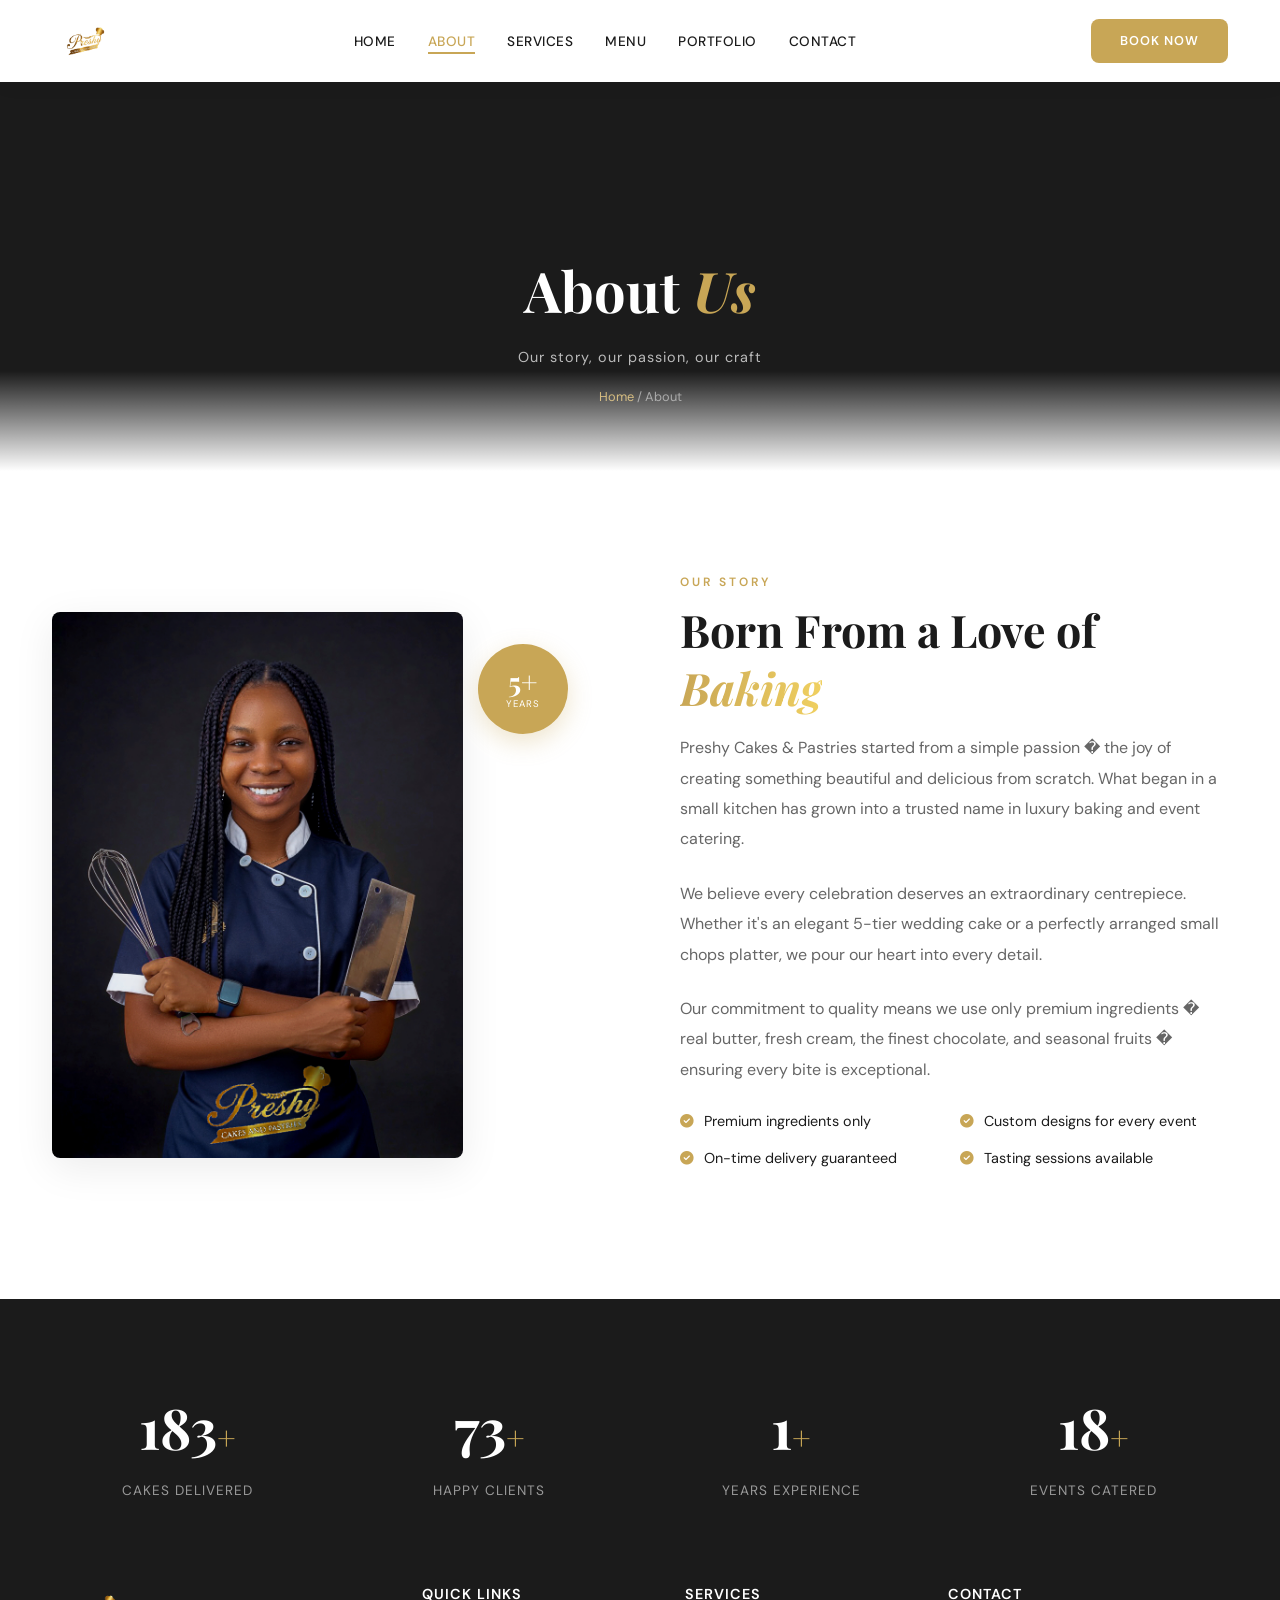
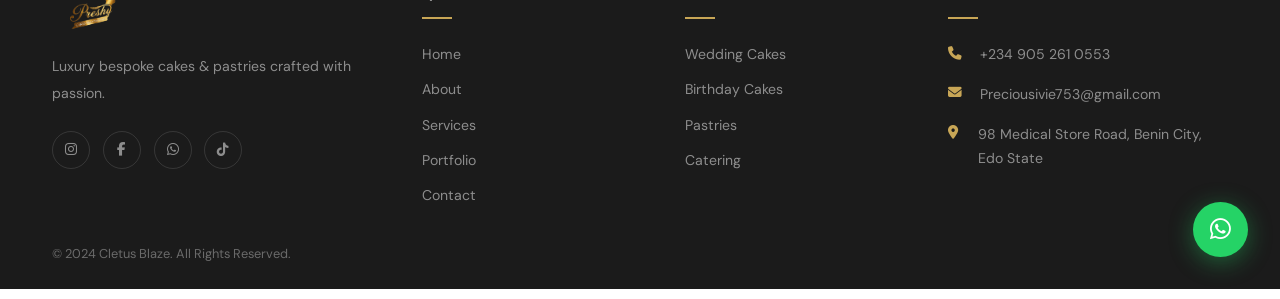
==== commit df5e2d9f: "Fix: security fixes, address updated to 98 Medical Store Road, stray text removed" ====
--- a/pages/about.html
+++ b/pages/about.html
@@ -72,10 +72,10 @@
     </section>
 
     <footer class="footer">
-        <div class="container"><div class="footer-grid"><div class="footer-col"><a href="../index.html" class="footer-logo"><img src="../transparent logo.png" alt="Preshy Cakes" class="footer-logo-img"></a><p>Luxury bespoke cakes & pastries crafted with passion.</p><div class="footer-socials"><a href="#"><i class="fab fa-instagram"></i></a><a href="#"><i class="fab fa-facebook-f"></i></a><a href="https://wa.me/23409052610553"><i class="fab fa-whatsapp"></i></a><a href="#"><i class="fab fa-tiktok"></i></a></div></div><div class="footer-col"><h4>Quick Links</h4><a href="../index.html">Home</a><a href="about.html">About</a><a href="services.html">Services</a><a href="portfolio.html">Portfolio</a><a href="contact.html">Contact</a></div><div class="footer-col"><h4>Services</h4><a href="services.html">Wedding Cakes</a><a href="services.html">Birthday Cakes</a><a href="services.html">Pastries</a><a href="services.html">Catering</a></div><div class="footer-col"><h4>Contact</h4><div class="footer-contact-item"><i class="fas fa-phone"></i><span>+234 905 261 0553</span></div><div class="footer-contact-item"><i class="fas fa-envelope"></i><span>Preciousivie753@gmail.com</span></div><div class="footer-contact-item"><i class="fas fa-map-marker-alt"></i><span>New Lagos Road, Benin City, Nigeria</span></div></div></div></div>
+        <div class="container"><div class="footer-grid"><div class="footer-col"><a href="../index.html" class="footer-logo"><img src="../transparent logo.png" alt="Preshy Cakes" class="footer-logo-img"></a><p>Luxury bespoke cakes & pastries crafted with passion.</p><div class="footer-socials"><a href="#"><i class="fab fa-instagram"></i></a><a href="#"><i class="fab fa-facebook-f"></i></a><a href="https://wa.me/23409052610553"><i class="fab fa-whatsapp"></i></a><a href="#"><i class="fab fa-tiktok"></i></a></div></div><div class="footer-col"><h4>Quick Links</h4><a href="../index.html">Home</a><a href="about.html">About</a><a href="services.html">Services</a><a href="portfolio.html">Portfolio</a><a href="contact.html">Contact</a></div><div class="footer-col"><h4>Services</h4><a href="services.html">Wedding Cakes</a><a href="services.html">Birthday Cakes</a><a href="services.html">Pastries</a><a href="services.html">Catering</a></div><div class="footer-col"><h4>Contact</h4><div class="footer-contact-item"><i class="fas fa-phone"></i><span>+234 905 261 0553</span></div><div class="footer-contact-item"><i class="fas fa-envelope"></i><span>Preciousivie753@gmail.com</span></div><div class="footer-contact-item"><i class="fas fa-map-marker-alt"></i><span>98 Medical Store Road, Benin City, Edo State</span></div></div></div></div>
         <div class="footer-bottom"><div class="container"><p>&copy; 2024 Cletus Blaze. All Rights Reserved.</p></div></div>
     </footer>
-    <a href="https://wa.me/23409052610553" class="wa-float" target="_blank"><i class="fab fa-whatsapp"></i></a>
+    <a href="https://wa.me/23409052610553" class="wa-float" target="_blank" rel="noopener noreferrer"><i class="fab fa-whatsapp"></i></a>
     <div class="back-top"><i class="fas fa-chevron-up"></i></div>
     <script src="https://unpkg.com/aos@2.3.1/dist/aos.js"></script>
     <script src="../js/main.js"></script>
--- a/css/style.css
+++ b/css/style.css
@@ -23,7 +23,7 @@
 
 /* ===== PRELOADER ===== */
 .preloader{position:fixed;inset:0;z-index:99999;background:#000;display:flex;align-items:center;justify-content:center;transition:opacity 0.6s ease,visibility 0.6s ease}
-.preloader.hidden{opacity:0;visibility:hidden;pointer-events:none}
+.preloader.hidden{opacity:0;visibility:hidden;pointer-events:none;transition:opacity 0.4s ease,visibility 0.4s ease}
 .preloader-content{display:flex;flex-direction:column;align-items:center;gap:1.5rem}
 .preloader-logo{width:min(420px,85vw);height:auto}
 .preloader-spinner{width:35px;height:35px;border:3px solid rgba(212,175,55,0.2);border-top-color:#d4af37;border-radius:50%;animation:spin 0.8s linear infinite}
@@ -673,3 +673,4 @@
 
 
 
+
